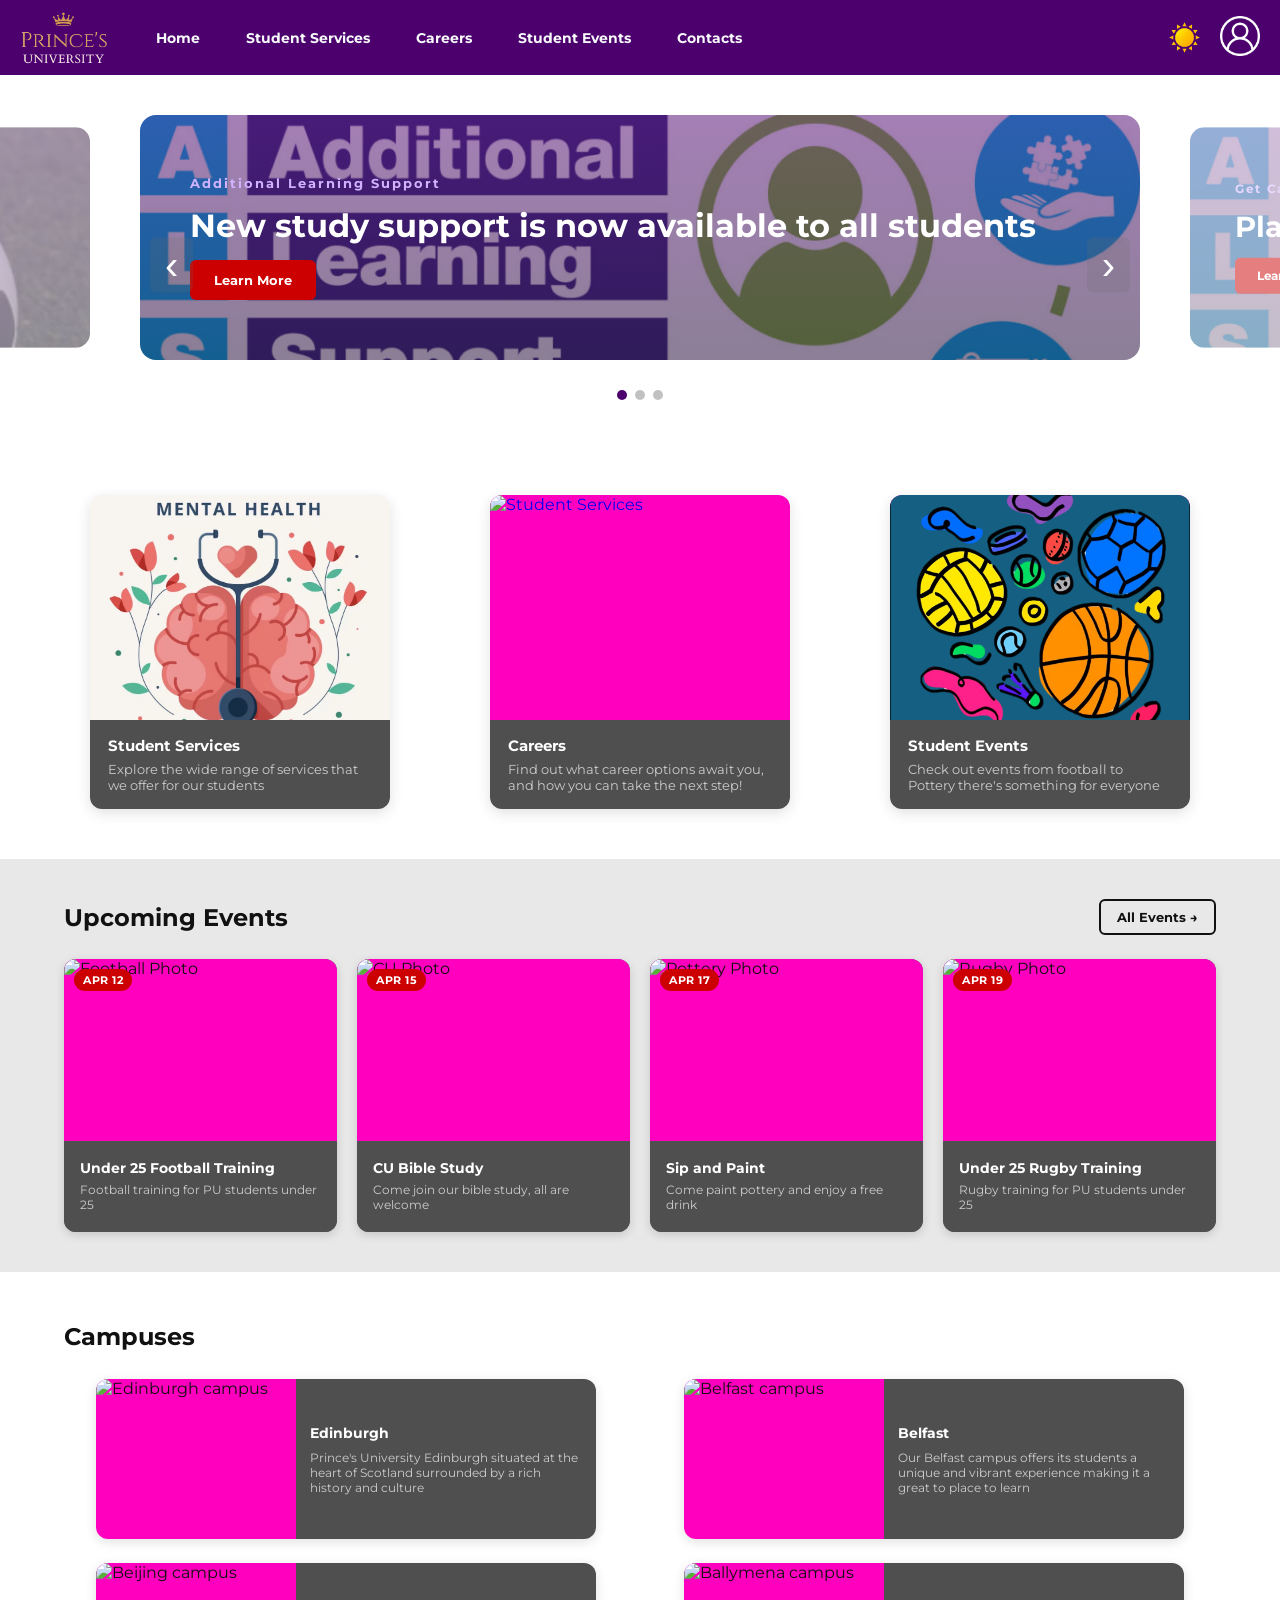
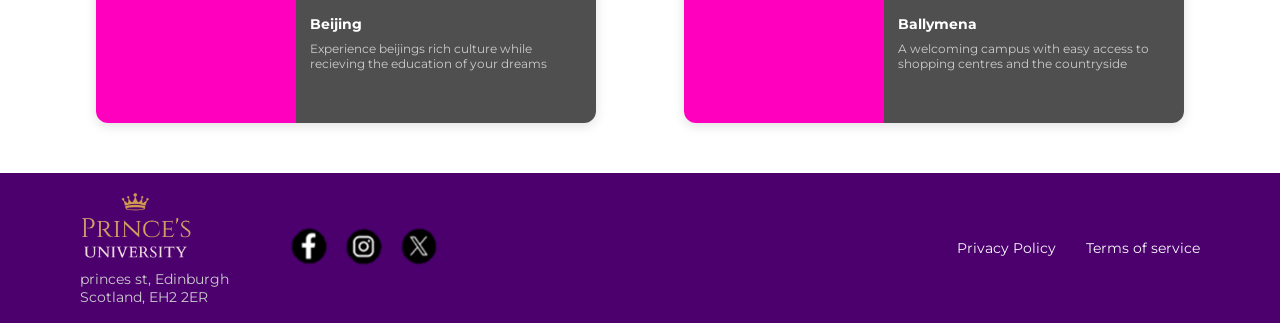
==== index.html @ 42f68048 "fixing login form and including necesarry js files" ====
<!DOCTYPE html>
<html>
    <head>
        <meta name="viewport" content="width=device-width, initial-scale=1.0">
        <link href="https://fonts.googleapis.com/css2?family=Montserrat:wght@400;700&display=swap" rel="stylesheet">
        <link rel="stylesheet" href = "CSS/Main.css">
        <title>Home</title>
        <!--this link below will add a little image in the tab ourwebsites on when we have a logo created-->

        <link rel="icon" href="Resources/images/" type="image/x-icon">
    </head>
    <body>
        <header class = "header">
            <img id="Logo" src="Resources/images/Logo-Sqr.png" alt="Prince's University Logo">

            <nav>
                <ul>
                    <li><a class="navLink" href="index.html">Home</a></li>
                    <li><a class="navLink" href="StudentServices.html">Student Services</a></li>
                    <li><a class="navLink" href="Career.html">Careers</a></li>
                    <li><a class="navLink" href="StudentEvents.html">Student Events</a></li>
                    <li><a class="navLink" href="Contact.html">Contacts</a></li>
                </ul>
            </nav>

            <div class="header-icons">
                <button id="darkToggle" aria-label="Toggle dark mode">
                    <img id="moonIcon" src="Resources/images/Sun.png" alt="Switch to dark mode">
                    <img id="sunIcon"  src="Resources/images/Moon.png"  alt="Switch to light mode" style="display:none;">
                </button>
                <div class = "dropdown">
                    <img id="profile" src="Resources/images/Profile-Light.png" alt="Profile Icon">
                    <div class = "dropdown-content">
                        <form class = "loginForm" id ="loginForm" autocomplete="off">
                            <label for ="email">Email:</label>
                            <input type = "text" name="email" id ="email">
                            <label for ="password">Password:</label>
                            <input type = "password" name = "password" id="password">
                            <input type = "submit" id = "loginButton">
                            <p id = "errors"></p>
                        </form>
                    </div>
                </div>
                <button id="hamburger" aria-label="Open menu">
                <span></span><span></span><span></span>
                </button>
            </div>
        </header>

        <!-- Mobile nav-bar -->
        <div id="mobileNav">
            <a href="index.html">Home</a>
            <a href="StudentServices.html">Student Services</a>
            <a href="Career.html">Careers</a>
            <a href="StudentEvents.html">Student Events</a>
            <a href="Contact.html">Contacts</a>
        </div>



        <div class="content">
                <div class="carousel">
                    <div class="carousel-track">
                        <!-- Clone of last slide -->
                        <div class="slide clone" style="background-image: linear-gradient(rgba(75,0,110,0.50), rgba(26,0,48,0.50)), url('Resources/images/football.webp');">
                            <p class="slide-subtitle">Football Training Begins Now</p>
                            <h1>PU U25 Training</h1>
                            <button class="slide-btn">Learn More</button>
                        </div>
                        <!-- Real slides -->
                        <div class="slide active" style="background-image: linear-gradient(rgba(75,0,110,0.50), rgba(26,0,48,0.50)), url('Resources/images/Add-Learn-Support.png');">
                            <p class="slide-subtitle">Additional Learning Support</p>
                            <h1>New study support is now available to all students</h1>
                            <button class="slide-btn">Learn More</button>
                        </div>
                        <div class="slide" style="background-image: linear-gradient(rgba(75,0,110,0.50), rgba(26,0,48,0.50)), url('Resources/images/Add-Learn-Support.png');">
                            <p class="slide-subtitle">Get Careers advice</p>
                            <h1>Placements open now</h1>
                            <button class="slide-btn">Learn More</button>
                        </div>
                        <div class="slide" style="background-image: linear-gradient(rgba(75,0,110,0.50), rgba(26,0,48,0.50)), url('Resources/images/football.webp');">
                            <p class="slide-subtitle">Football Training Begins Now</p>
                            <h1>PU U25 Training</h1>
                            <button class="slide-btn">Learn More</button>
                        </div>
                        <!-- Clone of first slide -->
                        <div class="slide clone" style="background-image: linear-gradient(rgba(75,0,110,0.50), rgba(26,0,48,0.50)), url('Resources/images/Add-Learn-Support.png');">
                            <p class="slide-subtitle">Additional Learning Support</p>
                            <h1>New study support is now available to all students</h1>
                            <button class="slide-btn">Learn More</button>
                        </div>
                    </div>

                    <button class="carousel-arrow left" onclick="moveSlide(-1)">&#8249;</button>
                    <button class="carousel-arrow right" onclick="moveSlide(1)">&#8250;</button>

                    <div class="carousel-dots">
                        <span class="dot active" onclick="goToSlide(0)"></span>
                        <span class="dot" onclick="goToSlide(1)"></span>
                        <span class="dot" onclick="goToSlide(2)"></span>
                    </div>
                </div>
            </div>

    <!-- Navigation and information section -->
    <section class="section-cards">
 
        <!-- Card 1: Student Services -->
        <a href="StudentServices.html" class="section-card">
            <img src="Resources/images/mentalHealth.png" class="section-card-image" alt="Student Services">
            <div class="section-card-body">
                <p class="section-card-title">Student Services</p>
                <p class="section-card-desc">Explore the wide range of services that we offer for our students </p>
            </div>
        </a>
 
        <!-- Card 2: Careers -->
        <a href="Career.html" class="section-card">
            <img src="Resources/images/careers.png" class="section-card-image" alt="Student Services">
            <div class="section-card-body">
                <p class="section-card-title">Careers</p>
                <p class="section-card-desc">Find out what career options await you, and how you can take the next step!</p>
            </div>
        </a>
 
        <!-- Card 3: Student Events -->
        <a href="StudentEvents.html" class="section-card">
            <img src="Resources/images/sports.png" class="section-card-image" alt="Student Services">
            <div class="section-card-body">
                <p class="section-card-title">Student Events</p>
                <p class="section-card-desc">Check out events from football to Pottery there's something for everyone</p>
            </div>
        </a>
 
    </section>
 
    <!-- ── UPCOMING EVENTS ── -->
    <section class="events-section">
        <div class="events-header">
            <h2>Upcoming Events</h2>
            <a href="StudentEvents.html" class="btn-all-events">All Events &rarr;</a>
        </div>
 
        <div class="events-grid">
 
            <!-- Event Card 1 -->
            <div class="event-card">
                <div class="event-card-image-wrap">
                    <img src="Resources/images/Football.png" alt="Football Photo">
                    <span class="event-date-pill">Apr 12</span>
                </div>
                <div class="event-card-body">
                    <p class="event-card-title">Under 25 Football Training</p>
                    <p class="event-card-desc">Football training for PU students under 25</p>
                </div>
            </div>
 
            <!-- Event Card 2 -->
            <div class="event-card">
                <div class="event-card-image-wrap">
                    <img src="Resources/images/CU.png" alt="CU Photo">
                    <span class="event-date-pill">Apr 15</span>
                </div>
                <div class="event-card-body">
                    <p class="event-card-title">CU Bible Study</p>
                    <p class="event-card-desc">Come join our bible study, all are welcome</p>
                </div>
            </div>
 
            <!-- Event Card 3 -->
            <div class="event-card">
                <div class="event-card-image-wrap">
                    <img src="Resources/images/Pottery.png" alt="Pottery Photo">
                    <span class="event-date-pill">Apr 17</span>
                </div>
                <div class="event-card-body">
                    <p class="event-card-title">Sip and Paint</p>
                    <p class="event-card-desc">Come paint pottery and enjoy a free drink</p>
                </div>
            </div>
 
            <!-- Event Card 4 -->
            <div class="event-card">
                <div class="event-card-image-wrap">
                    <img src="Resources/images/Rugby.png" alt="Rugby Photo">
                    <span class="event-date-pill">Apr 19</span>
                </div>
                <div class="event-card-body">
                    <p class="event-card-title">Under 25 Rugby Training</p>
                    <p class="event-card-desc">Rugby training for PU students under 25</p>
                </div>
            </div>
 
        </div>
    </section>
 
    <!-- ── CAMPUSES ── -->
    <section class="campuses-section">
        <h2>Campuses</h2>
 
        <div class="campuses-grid">
 
            <!-- Campus Card 1 -->
            <div class="campus-card">
                
                <img src="Resources/images/Edinburgh.png" class="campus-card-image" alt="Edinburgh campus">
                <div class="campus-card-body">
                    <p class="campus-card-title">Edinburgh</p>
                    <p class="campus-card-desc"> Prince's University Edinburgh situated at the heart of Scotland surrounded by a rich history and culture</p>
                </div>
            </div>
 
            <!-- Campus Card 2 -->
            <div class="campus-card">
                <img src="Resources/images/Belfast.png" class="campus-card-image" alt="Belfast campus">
                <div class="campus-card-body">
                    <p class="campus-card-title">Belfast</p>
                    <p class="campus-card-desc"> Our Belfast campus offers its students a unique and vibrant experience making it a great to place to learn </p>
                </div>
            </div>
 
            <!-- Campus Card 3 -->
            <div class="campus-card">
                <img src="Resources/images/Beijing.png" class="campus-card-image" alt="Beijing campus">
                <div class="campus-card-body">
                    <p class="campus-card-title">Beijing</p>
                    <p class="campus-card-desc"> Experience beijings rich culture while recieving the education of your dreams </p>
                </div>
            </div>
 
            <!-- Campus Card 4 -->
            <div class="campus-card">
                <img src="Resources/images/Ballymena.png" class="campus-card-image" alt="Ballymena campus">
                <div class="campus-card-body">
                    <p class="campus-card-title">Ballymena</p>
                    <p class="campus-card-desc"> A welcoming campus with easy access to shopping centres and the countryside</p>
                </div>
            </div>
 
        </div>
    </section>
 
</div>

<!-- end .content -->


<button id="scrollTop" aria-label="Scroll to top"> &#8679; </button>
        

        <footer class = "footer">
            <div class="footer-content">
                <img src="Resources/images/Logo-Sqr.png" alt="Prince's University Logo">
                <p>princes st, Edinburgh<br>Scotland, EH2 2ER</p>
            </div>

            <div class="footer-socials">
                <a href="#"><img src="Resources/images/Facebook.png" alt="Facebook"></a>
                <a href="#"><img src="Resources/images/Instagram.png" alt="Instagram"></a>
                <a href="#"><img src="Resources/images/Twitter.png" alt="Twitter"></a>
            </div>

              <div class="footer-links">
                <a href="#">Privacy Policy</a>
                <a href="#">Terms of service</a>
            </div>

        </footer>
        <script src="https://code.jquery.com/jquery-4.0.0.min.js"defer></script>
        <script type = "text/javascript" src = "JS/login.js"defer></script>
        <script src="JS/Index.js" defer></script>
    </body>
</html>
---- CSS/Main.css ----
/*brand colours that can be easily pulled throughout different pages*/
:root {
    --brand-purple: #4B006E;
    --brand-purple-light: #d1b3ff;
    --brand-red: #cc0000;
    --brand-red-hover: #ff1a1a;
    --bg: #ffffff;
    --bg-section: #e8e8e8;
    --text: #111111;
    --text-muted: #555555;
    --card-text-bg: #4F4F4F;
    --card-text-hover: #4B006E;
    --nav-text: #F8F9FB;
    --footer-bg: #4B006E;
    --footer-text: #ccc;
    --scroll-btn-bg: #4B006E;
    --transition: 0.3s ease;
}
 
.dark {
    --bg: #121212;
    --bg-section: #1e1e1e;
    --text: #f0f0f0;
    --text-muted: #aaaaaa;
    --card-text-bg: #2a2a2a;
    --footer-bg: #4B006E;
    --nav-text: #f0f0f0;
    --scroll-btn-bg: #7a00b8;
}



html,body{
    height: 100%;
    margin: 0;
    padding: 0;
    scroll-behavior: smooth;
}

body{
    display: flex;
    flex-direction: column;
    font-family: 'Montserrat', sans-serif;
    background-color: var(--bg);
    color: var(--text);
    transition: background-color var(--transition), color var(--transition);
}


/*Start of header content*/


.header{
    background-color: var(--brand-purple);
    min-height: 75px;
    width: 100%;
    align-items: center;
    display: flex;
    padding: 0 20px;
    box-sizing: border-box;
    position: sticky;
    top: 0;
    z-index: 1000;
}

#Logo{
    height: 55px;
    width: auto;
    flex-shrink: 0;
}

.navLink{
    color: var(--nav-text);
    text-decoration: none;
    font-weight: bold;
    font-size: clamp(13px, 1.1vw, 17px);
    transition: color var(--transition)
}

.navLink:visited { color: var(--nav-text); }
.navLink:hover   { color: var(--brand-purple-light); }

nav ul{
    list-style-type: none;
    display: flex;
    margin: 0 30px;
    padding: 0;
    align-items: center;
    gap: 10px;
    flex-wrap: wrap;
}

nav ul li{
    padding: 0 18px;
}

.header-icons {
    display: flex;
    align-items: center;
    gap: 14px;
    margin-left: auto;
}

#profile{
    height: 40px;
    cursor: pointer;
}

.dark {
  background-color: #121212;
  color: white;
}


/* Dark mode toggle button */


#darkToggle {
    background: none;
    border: none;
    cursor: pointer;
    padding: 4px;
    display: flex;
    align-items: center;
    justify-content: center;
    transition: transform 0.4s ease;
}
 
#darkToggle:hover { transform: rotate(20deg) scale(1.1); }
 
#darkToggle svg {
    width: 26px;
    height: 26px;
    fill: var(--nav-text);
    transition: fill var(--transition);
}

#moonIcon, #sunIcon{
    height: 35px;
    width: 35px;
}

/* Hamburger button (mobile only) */
#hamburger {
    display: none;
    flex-direction: column;
    gap: 5px;
    background: none;
    border: none;
    cursor: pointer;
    padding: 4px;
    margin-left: 10px;
}
 
#hamburger span {
    display: block;
    width: 26px;
    height: 3px;
    background-color: var(--nav-text);
    border-radius: 3px;
    transition: transform 0.3s ease, opacity 0.3s ease;
}


/* Mobile nav-bar design */


#mobileNav {
    display: none;
    position: fixed;
    top: 75px;
    left: 0;
    width: 100%;
    background-color: var(--brand-purple);
    z-index: 999;
    flex-direction: column;
    padding: 10px 0 20px;
    box-shadow: 0 6px 20px rgba(0,0,0,0.4);
    transform: translateY(-10px);
    opacity: 0;
    transition: transform 0.3s ease, opacity 0.3s ease;
}
 
#mobileNav.open {
    display: flex;
    transform: translateY(0);
    opacity: 1;
}
 
#mobileNav a {
    color: var(--nav-text);
    text-decoration: none;
    font-weight: bold;
    font-size: 16px;
    padding: 14px 30px;
    border-bottom: 1px solid rgba(255,255,255,0.1);
    transition: background var(--transition);
}
 
#mobileNav a:hover { background: rgba(255,255,255,0.1); }


/*Main body content*/


/*Carousel slider*/


.carousel {
    position: relative;
    width: 90%;
    max-width: 1000px;
    margin: 40px auto 30px;
    border-radius: 16px;
    overflow: visible;
    min-height: 300px;
}

.carousel-track {
    display: flex;
    transition: transform 0.4s ease;
    width: 100%;
}

.slide {
    min-width: 100%;
    background: linear-gradient(135deg, rgba(75,0,110,0.85), rgba(26,0,48,0.85));
    padding: 60px 50px;
    box-sizing: border-box;
    display: flex;
    flex-direction: column;
    justify-content: center;
    gap: 15px;
    transform: scale(0.9);      
    transition: transform 0.4s ease, opacity 0.4s ease;
    opacity: 0.5;
    text-align: left;
    border-radius: 16px;
    flex-shrink: 0;
    background-size: cover;
    background-position: center;
}


.slide.active { transform: scale(1); opacity: 1; }

.slide-subtitle {
    color: var(--brand-purple-light);
    font-size: 13px;
    font-weight: bold;
    letter-spacing: 2px;
    margin: 0;
}

.slide h1 {
    color: white;
    font-size: clamp(20px, 2rem, 36px);
    margin: 0;
}

.slide-btn {
    background-color: var(--brand-red);
    color: white;
    border: none;
    padding: 12px 24px;
    border-radius: 6px;
    font-family: 'Montserrat', sans-serif;
    font-weight: bold;
    cursor: pointer;
    width: fit-content;
    transition: background-color var(--transition);
}


.slide-btn:hover { background-color: var(--brand-red-hover); }

.carousel-arrow {
    position: absolute;
    top: 50%;
    transform: translateY(-50%);
    background: rgba(104, 104, 104, 0.2);
    border: none;
    color: white;
    font-size: 40px;
    padding: 5px 15px;
    cursor: pointer;
    border-radius: 6px;
    transition: background var(--transition);
}

.carousel-arrow.left { left: 10px; }
.carousel-arrow.right { right: 10px; }
.carousel-arrow:hover { background: rgba(255,255,255,0.4); }

.carousel-dots {
    position: absolute;
    bottom: 15px;
    width: 100%;
    display: flex;
    justify-content: center;
    gap: 8px;
}

.dot {
    width: 10px;
    height: 10px;
    border-radius: 50%;
    background: rgba(99, 99, 99, 0.4);
    cursor: pointer;
    transition: background var(--transition);
}

.dot.active { background: var(--brand-purple); }


/*Navigation and information boxes*/

.section-cards {
    display: grid;
    grid-template-columns: repeat(3, 1fr);
    gap: 100px;
    padding: 50px 0;
    max-width: 1100px;
    margin: 0 auto;
    width: 90%;
}

.section-card {
    border-radius: 12px;
    overflow: hidden;
    text-decoration: none;
    display: flex;
    flex-direction: column;
    box-shadow: 0 4px 14px rgba(0,0,0,0.12);
    transition: transform 0.3s ease, box-shadow 0.3s ease;
}
 
.section-card:hover {
    transform: translateY(-6px);
    box-shadow: 0 10px 28px rgba(75,0,110,0.3);
}
 
.section-card-image {
    width: 100%;
    aspect-ratio: 4/3;
    background-color: #FF00BF; /* replace with <img> */
    object-fit: cover;
}
 
/* placeholder img tag inside cards */
.section-card img.section-card-image {
    display: block;
}
 
.section-card-body {
    background-color: var(--card-text-bg);
    padding: 16px 18px;
    transition: background-color var(--transition);
}
 
.section-card:hover .section-card-body {
    background-color: var(--card-text-hover);
}
 
.section-card-title {
    color: #ffffff;
    font-size: 15px;
    font-weight: bold;
    margin: 0 0 6px;
}
 
.section-card-desc {
    color: #cccccc;
    font-size: 13px;
    margin: 0;
}

.content{
    flex: 1;
}

/* dropdown menu */
.dropdown {
  position: relative;
}

.dropdown-content {
  display: none;
  position: absolute;
  left: -150px;
  background-color: #f9f9f9;
  min-width: 130px;
  box-shadow: 0px 8px 16px 0px rgba(0,0,0,0.2);
  padding: 12px 16px;
}

.dropdown:hover .dropdown-content {
  display: block;
}
.loginForm{
    display: flex;
    flex-direction: column;
}
.loginForm > p{
    color: red;
}
/*Upcoming events section*/


.events-section {
    background-color: var(--bg-section);
    padding: 40px 5%;
    transition: background-color var(--transition);
}
 
.events-header {
    display: flex;
    justify-content: space-between;
    align-items: center;
    margin-bottom: 24px;
}
 
.events-header h2 {
    margin: 0;
    font-size: clamp(18px, 2vw, 24px);
    color: var(--text);
}
 
.btn-all-events {
    background: none;
    border: 2px solid var(--text);
    color: var(--text);
    padding: 8px 16px;
    border-radius: 6px;
    font-family: 'Montserrat', sans-serif;
    font-weight: bold;
    font-size: 13px;
    cursor: pointer;
    text-decoration: none;
    transition: background var(--transition), color var(--transition), border-color var(--transition);
}
 
.btn-all-events:hover {
    background-color: var(--brand-purple);
    border-color: var(--brand-purple);
    color: #fff;
}
 
.events-grid {
    display: grid;
    grid-template-columns: repeat(4, 1fr);
    gap: 20px;
}
 
.event-card {
    background-color: var(--card-text-bg);
    border-radius: 12px;
    overflow: hidden;
    box-shadow: 0 3px 10px rgba(0,0,0,0.15);
    transition: transform 0.3s ease, box-shadow 0.3s ease;
    cursor: pointer;
    will-change: transform;
    transform: translateZ(0);
}

.event-card:hover {
    transform: translateY(-5px);
    box-shadow: 0 8px 22px rgba(75,0,110,0.3);
}
 
.event-card-image-wrap {
    position: relative;
    width: 100%;
    aspect-ratio: 3/2;
    background-color: #FF00BF; /* replace with <img> */
    overflow: hidden;
}
 
.event-card-image-wrap img {
    width: 100%;
    height: 100%;
    object-fit: cover;
    display: block;
}
 
/* Date pill in top-left corner */
.event-date-pill {
    position: absolute;
    top: 10px;
    left: 10px;
    background-color: var(--brand-red);
    color: white;
    font-size: 11px;
    font-weight: bold;
    padding: 4px 9px;
    border-radius: 20px;
    letter-spacing: 0.5px;
    text-transform: uppercase;
}
 
.event-card-body {
    padding: 18px 16px 20px;
    background-color: var(--card-text-bg);
    transition: background-color var(--transition);
}
 
.event-card:hover .event-card-body {
    background-color: var(--card-text-hover);
}
 
.event-card-title {
    color: #ffffff;
    font-size: 14px;
    font-weight: bold;
    margin: 0 0 5px;
}
 
.event-card-desc {
    color: #cccccc;
    font-size: 12px;
    margin: 0;
}
 

/*Campuses information*/

.campuses-section {
    padding: 50px 5%;
    background-color: var(--bg);
    transition: background-color var(--transition);
}
 
.campuses-section h2 {
    margin: 0 0 28px;
    font-size: clamp(18px, 2vw, 24px);
    color: var(--text);
}
 
.campuses-grid {
    display: grid;
    grid-template-columns: repeat(2, 1fr);
    gap: 24px;
    justify-items: center;
}
 
.campus-card {
    display: grid;
    grid-template-columns: 2fr 3fr;  /* image left, text right */
    border-radius: 12px;
    overflow: hidden;
    box-shadow: 0 3px 12px rgba(0,0,0,0.12);
    transition: transform 0.3s ease, box-shadow 0.3s ease;
    height: 160px;  /* fixed height keeps it compact */
    width: 500px;
    will-change: transform;
    transform: translateZ(0);
}
 
.campus-card:hover {
    transform: translateY(-4px);
    box-shadow: 0 8px 24px rgba(75,0,110,0.25);
}
 
.campus-card-image {
    width: 100%;
    height: 100%;
    height: 160px;
    object-fit: cover;
    display: block;
    background-color: #FF00BF;
}
 
.campus-card-body {
    background-color: var(--card-text-bg);
    padding: 14px 14px;
    display: flex;
    flex-direction: column;
    justify-content: center;
    gap: 8px;
    transition: background-color var(--transition);
}
 
.campus-card:hover .campus-card-body {
    background-color: var(--card-text-hover);
}
 
.campus-card-title {
    color: #ffffff;
    font-size: 14px;
    font-weight: bold;
    margin: 0;
}
 
.campus-card-desc {
    color: #cccccc;
    font-size: 12px;
    margin: 0;
}


/*Footer content*/


.footer{
    background-color: var(--footer-bg);
    min-height: 150px;
    width: 100%;
    align-items: center;
    display: flex;
    padding: 0px 80px;
    box-sizing: border-box;
    transition: background-color var(--transition);
}

.footer-content{
    display: flex;
    flex-direction: column;
    align-items: flex-start;
    gap: 10px;
}

.footer-content img { height: 70px; }

.footer-content p {
    color: var(--footer-text);
    margin: 0;
    font-size: 14px;
}

.footer-socials {
    display: flex;
    gap: 15px;
    margin-left: 60px;
    align-items: center;
}

.footer-socials img {
    height: 40px;
    width: 40px;
    cursor: pointer;
    object-fit: contain;
    transition: opacity var(--transition);
}

.footer-socials img:hover { opacity: 0.7; }


.footer-links {
    display: flex;
    gap: 30px;
    margin-left: auto;
}

.footer-links a {
    color: #F8F9FB;
    text-decoration: none;
    font-size: 14px;
    transition: color var(--transition);
}

.footer-links a:hover {
    color: #d1b3ff;
}

.footer-links a:hover { color: var(--brand-purple-light); }


/*Top of screen button*/


#scrollTop {
    position: fixed;
    bottom: 32px;
    right: 32px;
    background-color: var(--scroll-btn-bg);
    color: white;
    border: none;
    border-radius: 50%;
    width: 46px;
    height: 46px;
    font-size: 22px;
    cursor: pointer;
    display: flex;
    align-items: center;
    justify-content: center;
    box-shadow: 0 4px 14px rgba(0,0,0,0.3);
    opacity: 0;
    pointer-events: none;
    transition: opacity 0.3s ease, transform 0.3s ease, background-color var(--transition);
    z-index: 500;
    outline: 2px solid rgba(255,255,255,0.6);
    outline-offset: 2px;
}
 
#scrollTop.visible {
    opacity: 1;
    pointer-events: all;
}
 
#scrollTop:hover { transform: translateY(-3px); }


/*Screen size responsive*/


@media (max-width: 900px) {
    .events-grid {
        grid-template-columns: repeat(2, 1fr);
    }
}

@media (max-width: 768px) {
    /* Hides the desktop nav-bar and shows hamburger */
    nav { display: none; }
    #hamburger { display: flex; }
 
    .header { min-height: 60px; padding: 0 14px; }
    #Logo { height: 45px; }
 
    .carousel {
        width: 100%;
        margin: 20px auto;
        border-radius: 0;
    }
 
    .slide {
        padding: 40px 25px;
        transform: scale(1);
        opacity: 1;
        text-align: center;
        align-items: center;
        border-radius: 0;
    }
 
    .carousel-arrow { 
        font-size: 28px; 
        padding: 4px 10px; 
        left: -18px;
        right: -18px;
    }
    .carousel-dots  { bottom: 10px; }
 
    .section-cards  { 
        padding: 24px 4%; 
        gap: 55px;
        will-change: transform;
        transform: translateZ(0);
    }
 
    .events-grid { grid-template-columns: repeat(2, 1fr); }
 
    .campuses-grid { grid-template-columns: 1fr; }
 
    .campus-card { grid-template-columns: 1fr 1fr; }
 
    .footer {
        flex-direction: column;
        align-items: flex-start;
        padding: 20px 24px;
        gap: 18px;
    }
 
    .footer-socials { margin-left: 0; }
    .footer-links   { margin-left: 0; flex-wrap: wrap; gap: 16px; }
}
 
@media (max-width: 480px) {
    .events-grid { grid-template-columns: 1fr; }
    .campus-card { grid-template-columns: 1fr; }
    .campus-card-image { min-height: 180px; }
}
.event{
    border-color: #000000;
    border: solid;
    border-width: 1px;
    border-radius: 25px;
    width: 40%;
    margin:auto;
    margin-top: 25px;
    margin-bottom: 25px;
    height: fit-content;
    overflow: hidden;
    display: flex;
}
.eventImage{
    max-width: 100px;
    object-fit: cover;
    flex-shrink: 0; 
}
.eventTextTitle{
    display: inline-block;
    margin: 0%;
    word-break: break-word;
    overflow-wrap: break-word;
}
.eventText{
    margin: 0%;
}
.eventHeader{
    text-align: center;
    color: white;
    height: 100px;
    width: 40%;
    margin: auto;
    margin-top: 5px;
    margin-bottom: 20px;
    border-radius: 25px;
    background-color: var(--brand-purple);
    display: flex;
    justify-content: center;
    align-items: center;
    opacity: 0.6;
}
.eventContent {
    padding: 10px;
    display: flex;
    flex-direction: column;
    justify-content: center;
}
.event:hover {
    transform: translateY(-6px);
    box-shadow: 0 10px 28px rgba(75,0,110,0.3);
}
/* ===== CAREERS PAGE ===== */

.careers-hero {
  background: var(--brand-purple);
  color: white;
  text-align: center;
  padding: 80px 20px;
}

.careers-hero h1 {
  font-size: 36px;
  margin-bottom: 10px;
}

.careers-hero p {
  color: var(--brand-purple-light);
}

/* BENEFITS */
.careers-benefits {
  padding: 60px 5%;
  background: var(--bg);
  text-align: center;
}

.benefits-grid {
  display: grid;
  grid-template-columns: repeat(3, 1fr);
  gap: 25px;
  margin-top: 30px;
}

.benefit-card {
  background: var(--card-text-bg);
  padding: 25px;
  border-radius: 10px;
  color: white;
  transition: var(--transition);
}

.benefit-card:hover {
  background: var(--brand-purple);
  transform: translateY(-5px);
}

/* JOBS */
.careers-jobs {
  padding: 60px 5%;
  background: var(--bg-section);
  text-align: center;
}

.jobs-grid {
  display: grid;
  grid-template-columns: repeat(3, 1fr);
  gap: 25px;
  margin-top: 30px;
}

.job-card {
  background: var(--card-text-bg);
  padding: 25px;
  border-radius: 10px;
  color: white;
  transition: var(--transition);
}

.job-card:hover {
  background: var(--brand-purple);
  transform: translateY(-5px);
}

.job-meta {
  font-size: 13px;
  color: #ccc;
  margin-bottom: 10px;
}

/* BUTTON */
.apply-btn {
  background: var(--brand-red);
  color: white;
  border: none;
  padding: 10px 18px;
  border-radius: 6px;
  cursor: pointer;
  margin-top: 10px;
  transition: var(--transition);
}

.apply-btn:hover {
  background: var(--brand-red-hover);
}

/* CTA */
.careers-cta {
  text-align: center;
  padding: 60px 20px;
  background: var(--brand-purple);
  color: white;
}


/* contact page */
.formContainer {
    display: flex;
    flex-direction: row;
    border-radius: 12px;
    overflow: hidden;
    border: 1px solid #ddd;
    max-width: 1250px;
    margin: 2rem auto;
    align-items: stretch;
}

.formImage {
    width: 45%;
}

.formImage img {
    width: 100%;
    height: 100%;
    object-fit: cover;
    display: block;
}

.formDiv {
    flex: 1;
    padding: 2.5rem 2rem;
    display: flex;
    flex-direction: column;
    justify-content: center;
    background: var(--bg);
}

.formDiv h2 {
    font-size: 22px;
    font-weight: 600;
    margin: 0 0 6px;
    color: var(--text);
}

.formDiv > p {
    color: var(--text-muted);
    font-size: 0.9rem;
    margin: 0 0 1.4rem;
}

.ContactForm {
    display: flex;
    flex-direction: column;
    margin: 0;
}


.ContactForm input,
.ContactForm textarea {
    width: 100%;
    padding: 9px 12px;
    border: 1px solid #ddd;
    border-radius: 8px;
    font-size: 14px;
    margin-bottom: 12px;
    box-sizing: border-box;
    font-family: 'Montserrat', sans-serif;
    background: var(--bg-section);
    color: var(--text);
    transition: border-color var(--transition), box-shadow var(--transition);
}

.ContactForm input:focus,
.ContactForm textarea:focus {
    outline: none;
    border-color: var(--brand-purple);
    box-shadow: 0 0 0 3px rgba(75, 0, 110, 0.12);
}

.ContactForm textarea {
    resize: vertical;
    min-height: 90px;
}

.ContactForm input[type="submit"] {
    background: var(--brand-purple);
    color: #fff;
    border: none;
    cursor: pointer;
    font-weight: 700;
    letter-spacing: 0.06em;
    width: auto;
    align-self: flex-start;
    padding: 11px 28px;
    margin-bottom: 0;
    transition: background var(--transition);
}

.ContactForm input[type="submit"]:hover {
    background: #6d00a0;
}

/* Contact info strip below form */
.contact-info {
    margin-top: 1.4rem;
    padding-top: 1.2rem;
    border-top: 1px solid #e0d6e8;
    
}

.contact-info h3 {
    font-size: 13px;
    font-weight: 700;
    margin: 0 0 10px;
    color: var(--text);
}

.contact-info-grid {
    display: grid;
    grid-template-columns: 1fr 1fr;
    gap: 10px 16px;
    margin-top: 10px
}

.contact-info-item {
    display: flex;
    gap: 8px;
    align-items: flex-start;
}

.contact-info-icon {
    width: 28px;
    height: 28px;
    border-radius: 50%;
    background: #f0e6f6;
    border: 1px solid var(--brand-purple-light);
    display: flex;
    align-items: center;
    justify-content: center;
    flex-shrink: 0;
}

.contact-info-icon svg {
    width: 13px;
    height: 13px;
    stroke: var(--brand-purple);
    fill: none;
    stroke-width: 2;
}

.contact-info-text span {
    display: block;
    font-size: 10px;
    font-weight: 700;
    color: var(--brand-purple);
    letter-spacing: 0.07em;
    text-transform: uppercase;
}

.contact-info-text p {
    font-size: 12px;
    color: var(--text-muted);
    margin: 0;
}
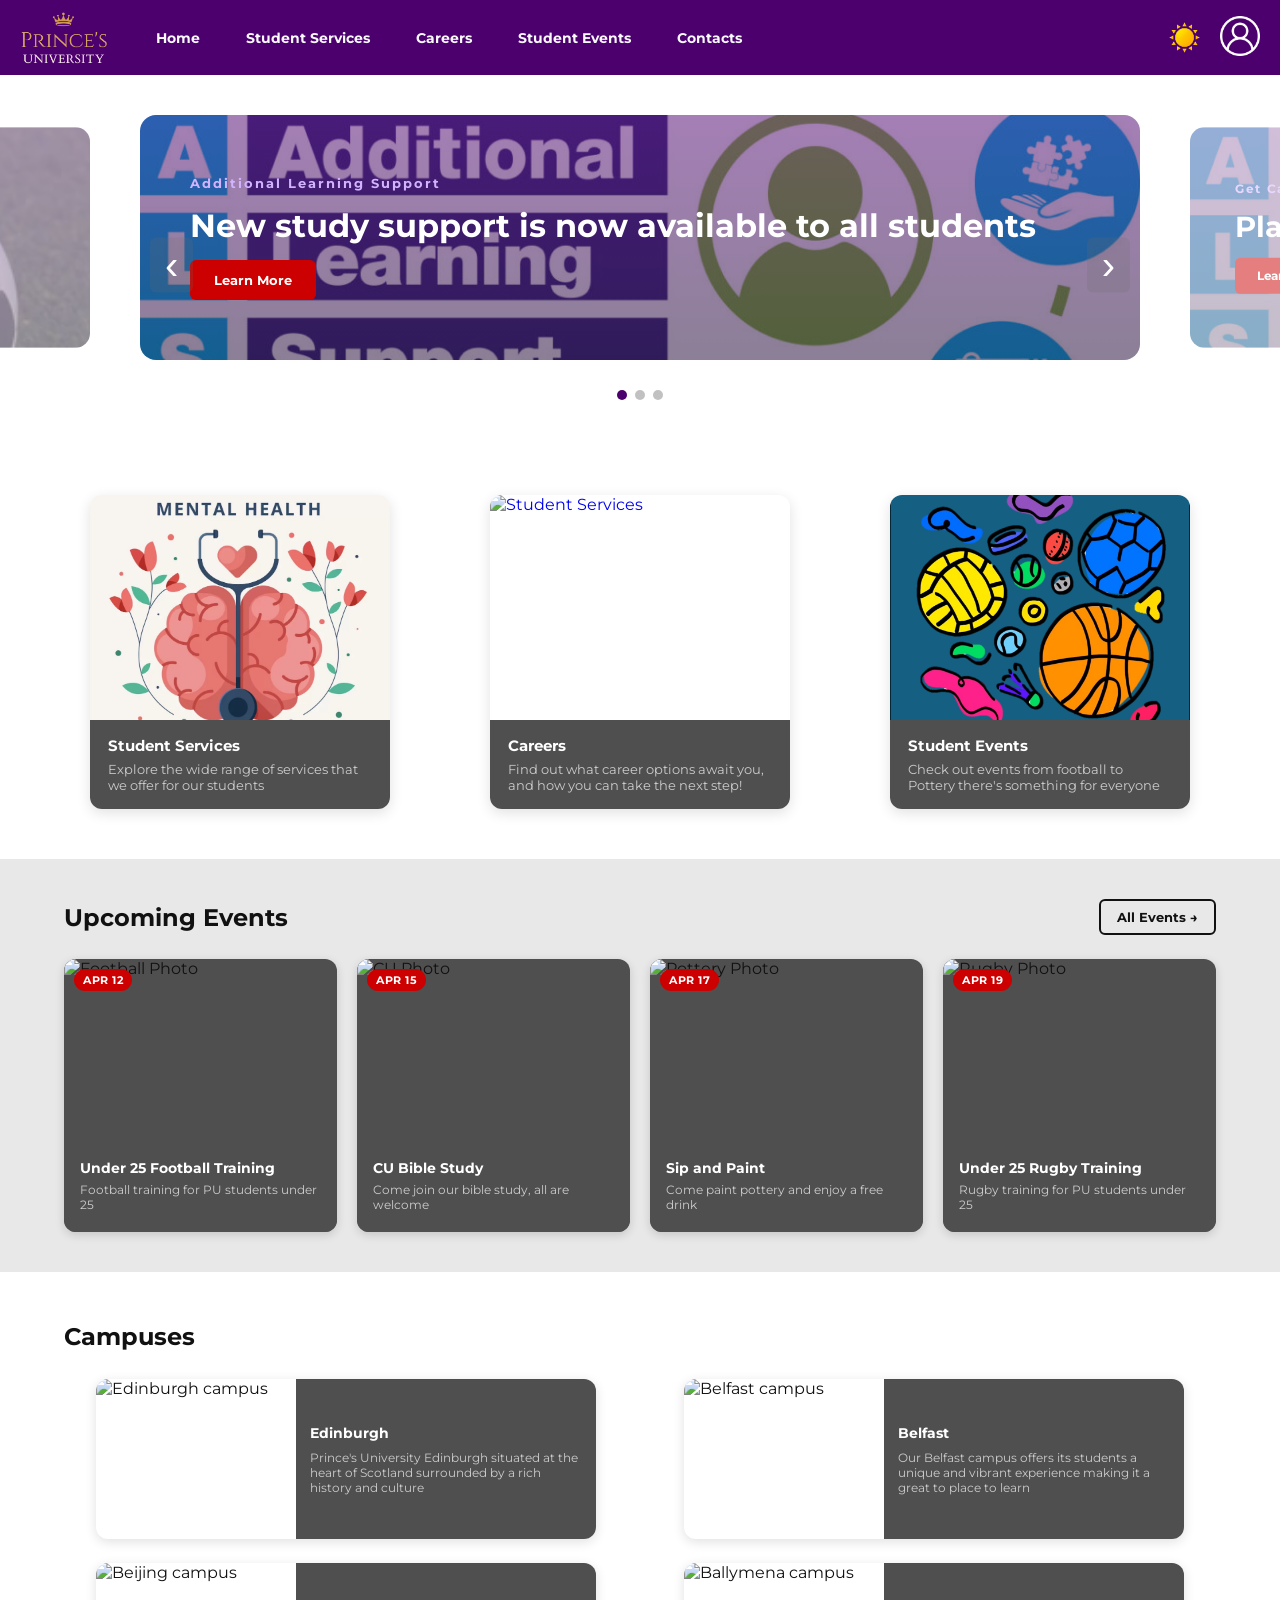
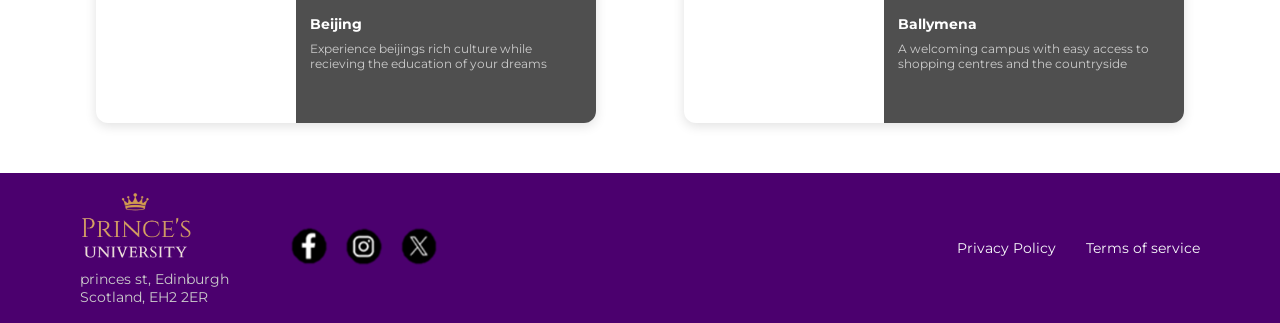
==== commit 057b82db: "Fixed up comments" ====
--- a/index.html
+++ b/index.html
@@ -5,9 +5,7 @@
         <link href="https://fonts.googleapis.com/css2?family=Montserrat:wght@400;700&display=swap" rel="stylesheet">
         <link rel="stylesheet" href = "CSS/Main.css">
         <title>Home</title>
-        <!--this link below will add a little image in the tab ourwebsites on when we have a logo created-->
-
-        <link rel="icon" href="Resources/images/" type="image/x-icon">
+        <link rel="icon" href="Resources/images/Logo-Cir.png" type="image/x-icon">
     </head>
     <body>
         <header class = "header">
@@ -134,7 +132,7 @@
  
     </section>
  
-    <!-- ── UPCOMING EVENTS ── -->
+    <!-- Upcoming Events -->
     <section class="events-section">
         <div class="events-header">
             <h2>Upcoming Events</h2>
@@ -194,7 +192,7 @@
         </div>
     </section>
  
-    <!-- ── CAMPUSES ── -->
+    <!-- Campuses -->
     <section class="campuses-section">
         <h2>Campuses</h2>
  
@@ -242,11 +240,11 @@
  
 </div>
 
-<!-- end .content -->
-
+<!-- Scroll To Top Button -->
 
 <button id="scrollTop" aria-label="Scroll to top"> &#8679; </button>
-        
+
+        <!-- Footer -->
 
         <footer class = "footer">
             <div class="footer-content">
--- a/CSS/Main.css
+++ b/CSS/Main.css
@@ -343,14 +343,9 @@
 .section-card-image {
     width: 100%;
     aspect-ratio: 4/3;
-    background-color: #FF00BF; /* replace with <img> */
     object-fit: cover;
 }
  
-/* placeholder img tag inside cards */
-.section-card img.section-card-image {
-    display: block;
-}
  
 .section-card-body {
     background-color: var(--card-text-bg);
@@ -404,8 +399,8 @@
 .loginForm > p{
     color: red;
 }
+
 /*Upcoming events section*/
-
 
 .events-section {
     background-color: var(--bg-section);
@@ -472,7 +467,6 @@
     position: relative;
     width: 100%;
     aspect-ratio: 3/2;
-    background-color: #FF00BF; /* replace with <img> */
     overflow: hidden;
 }
  
@@ -520,7 +514,6 @@
     font-size: 12px;
     margin: 0;
 }
- 
 
 /*Campuses information*/
 
@@ -545,12 +538,12 @@
  
 .campus-card {
     display: grid;
-    grid-template-columns: 2fr 3fr;  /* image left, text right */
+    grid-template-columns: 2fr 3fr;
     border-radius: 12px;
     overflow: hidden;
     box-shadow: 0 3px 12px rgba(0,0,0,0.12);
     transition: transform 0.3s ease, box-shadow 0.3s ease;
-    height: 160px;  /* fixed height keeps it compact */
+    height: 160px;
     width: 500px;
     will-change: transform;
     transform: translateZ(0);
@@ -567,7 +560,6 @@
     height: 160px;
     object-fit: cover;
     display: block;
-    background-color: #FF00BF;
 }
  
 .campus-card-body {
@@ -597,9 +589,7 @@
     margin: 0;
 }
 
-
 /*Footer content*/
-
 
 .footer{
     background-color: var(--footer-bg);
@@ -664,9 +654,7 @@
 
 .footer-links a:hover { color: var(--brand-purple-light); }
 
-
 /*Top of screen button*/
-
 
 #scrollTop {
     position: fixed;
@@ -699,9 +687,7 @@
  
 #scrollTop:hover { transform: translateY(-3px); }
 
-
 /*Screen size responsive*/
-
 
 @media (max-width: 900px) {
     .events-grid {
@@ -709,8 +695,10 @@
     }
 }
 
+/* Size 768 will hide the desktop nav-bar and show hamburger instead*/
+
 @media (max-width: 768px) {
-    /* Hides the desktop nav-bar and shows hamburger */
+
     nav { display: none; }
     #hamburger { display: flex; }
  
@@ -821,7 +809,8 @@
     transform: translateY(-6px);
     box-shadow: 0 10px 28px rgba(75,0,110,0.3);
 }
-/* ===== CAREERS PAGE ===== */
+
+/* CAREERS PAGE */
 
 .careers-hero {
   background: var(--brand-purple);
@@ -867,6 +856,7 @@
 }
 
 /* JOBS */
+
 .careers-jobs {
   padding: 60px 5%;
   background: var(--bg-section);
@@ -900,6 +890,7 @@
 }
 
 /* BUTTON */
+
 .apply-btn {
   background: var(--brand-red);
   color: white;
@@ -916,6 +907,7 @@
 }
 
 /* CTA */
+
 .careers-cta {
   text-align: center;
   padding: 60px 20px;
@@ -925,6 +917,7 @@
 
 
 /* contact page */
+
 .formContainer {
     display: flex;
     flex-direction: row;
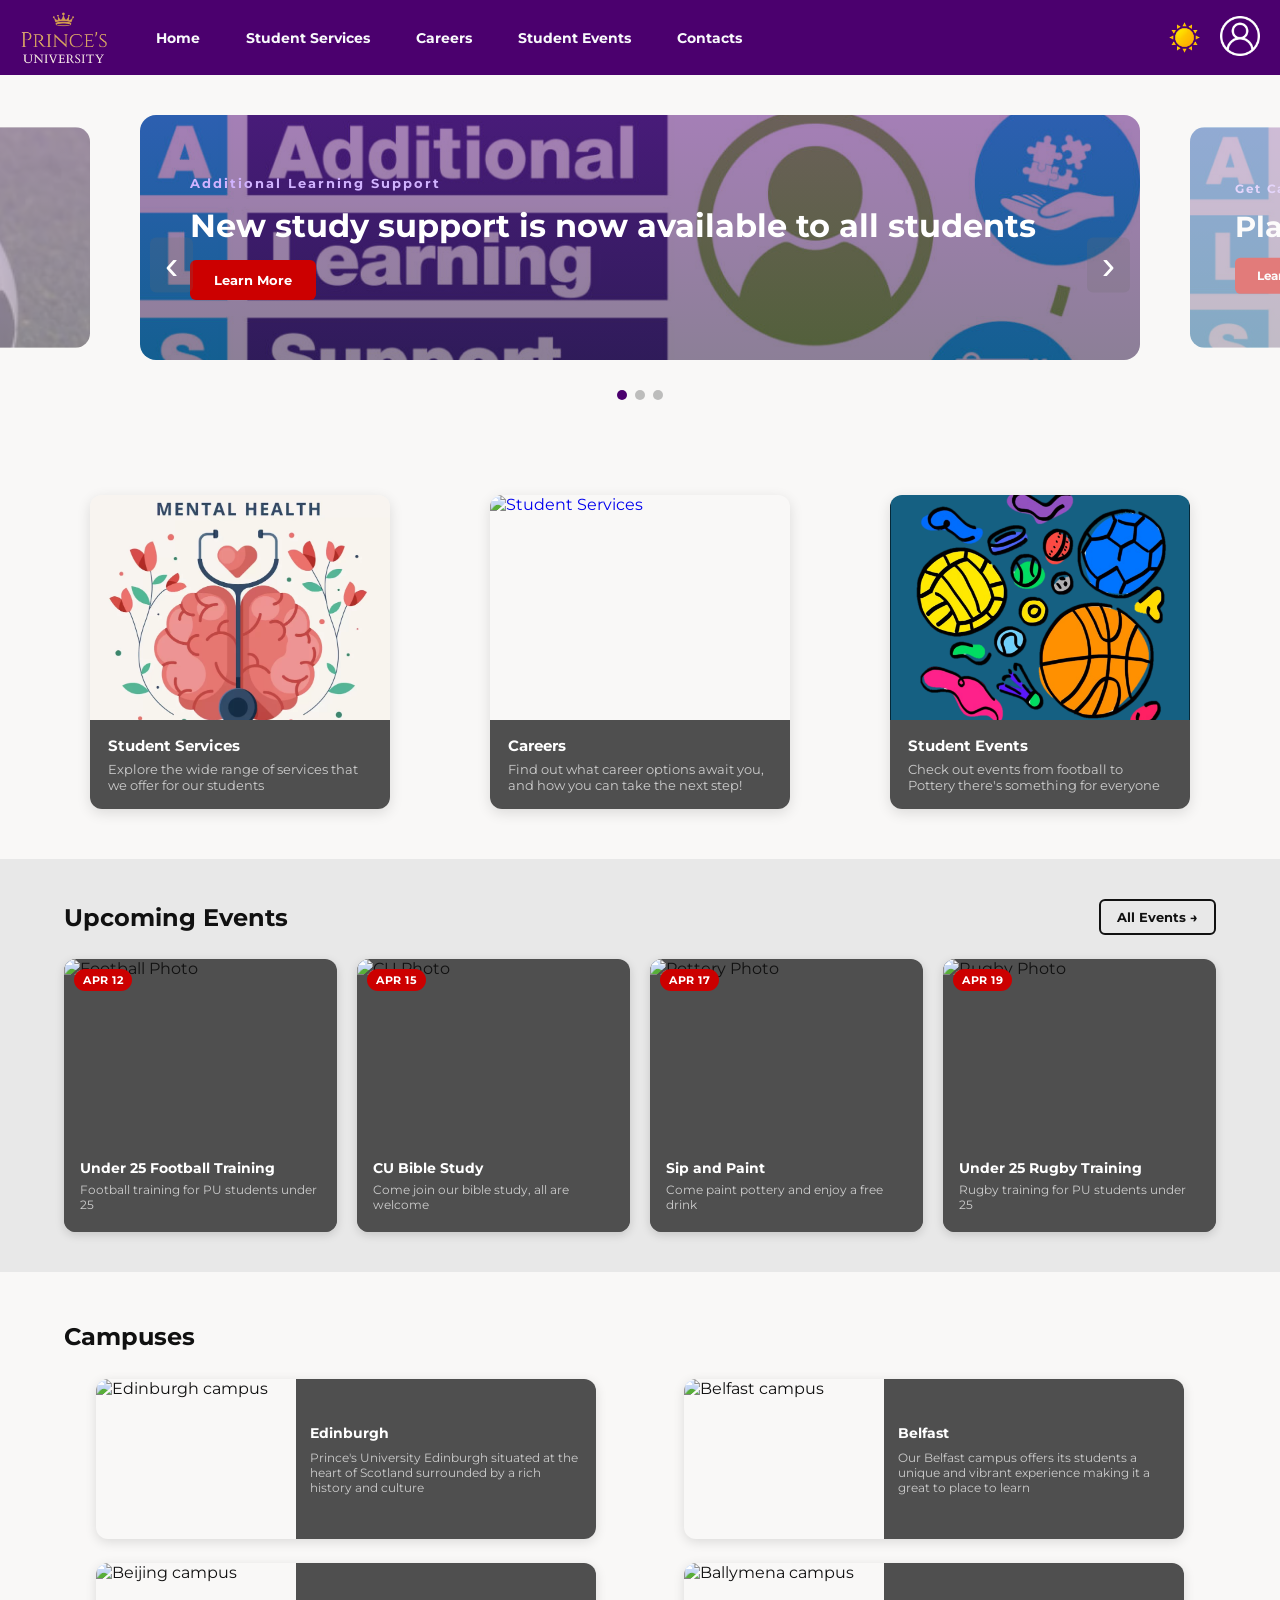
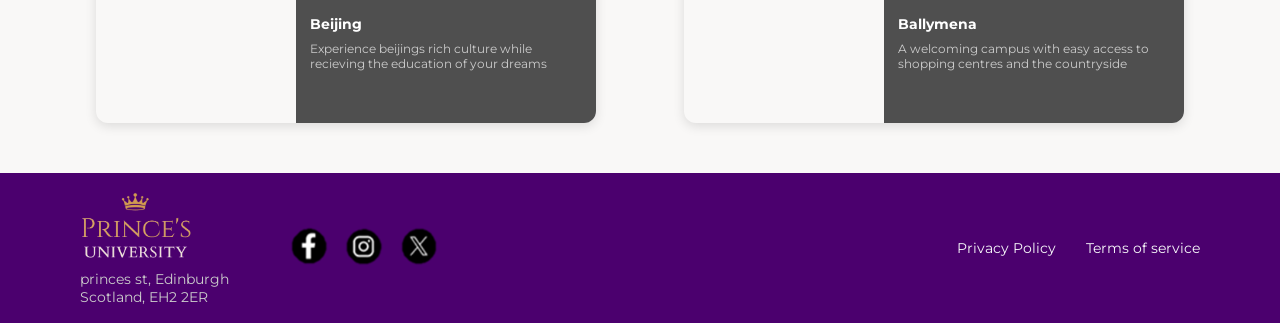
==== commit d40f0219: "resized images" ====
--- a/index.html
+++ b/index.html
@@ -144,7 +144,7 @@
             <!-- Event Card 1 -->
             <div class="event-card">
                 <div class="event-card-image-wrap">
-                    <img src="Resources/images/Football.png" alt="Football Photo">
+                    <img src="Resources/images/Football (1).png" alt="Football Photo">
                     <span class="event-date-pill">Apr 12</span>
                 </div>
                 <div class="event-card-body">
@@ -201,7 +201,7 @@
             <!-- Campus Card 1 -->
             <div class="campus-card">
                 
-                <img src="Resources/images/Edinburgh.png" class="campus-card-image" alt="Edinburgh campus">
+                <img src="Resources/images/Edinburgh (1).png" class="campus-card-image" alt="Edinburgh campus">
                 <div class="campus-card-body">
                     <p class="campus-card-title">Edinburgh</p>
                     <p class="campus-card-desc"> Prince's University Edinburgh situated at the heart of Scotland surrounded by a rich history and culture</p>
@@ -264,7 +264,7 @@
             </div>
 
         </footer>
-        <script src="https://code.jquery.com/jquery-4.0.0.min.js"defer></script>
+        <script src="https://code.jquery.com/jquery-3.7.1.min.js"defer></script>
         <script type = "text/javascript" src = "JS/login.js"defer></script>
         <script src="JS/Index.js" defer></script>
     </body>
--- a/CSS/Main.css
+++ b/CSS/Main.css
@@ -4,7 +4,7 @@
     --brand-purple-light: #d1b3ff;
     --brand-red: #cc0000;
     --brand-red-hover: #ff1a1a;
-    --bg: #ffffff;
+    --bg: #F9F8F7;
     --bg-section: #e8e8e8;
     --text: #111111;
     --text-muted: #555555;
@@ -44,6 +44,7 @@
     background-color: var(--bg);
     color: var(--text);
     transition: background-color var(--transition), color var(--transition);
+    overflow-x: hidden
 }
 
 
@@ -374,7 +375,7 @@
     flex: 1;
 }
 
-/* dropdown menu */
+/* dropdown accounts form */
 .dropdown {
   position: relative;
 }
@@ -589,6 +590,15 @@
     margin: 0;
 }
 
+/*Student Services Title*/
+.content-h1{
+    text-decoration: underline;
+    text-align: center;
+    color: var(--text);
+    font-size: 32px;
+    margin-bottom: -5px;
+}
+
 /*Footer content*/
 
 .footer{
@@ -757,6 +767,7 @@
     .campus-card { grid-template-columns: 1fr; }
     .campus-card-image { min-height: 180px; }
 }
+/* events */
 .event{
     border-color: #000000;
     border: solid;
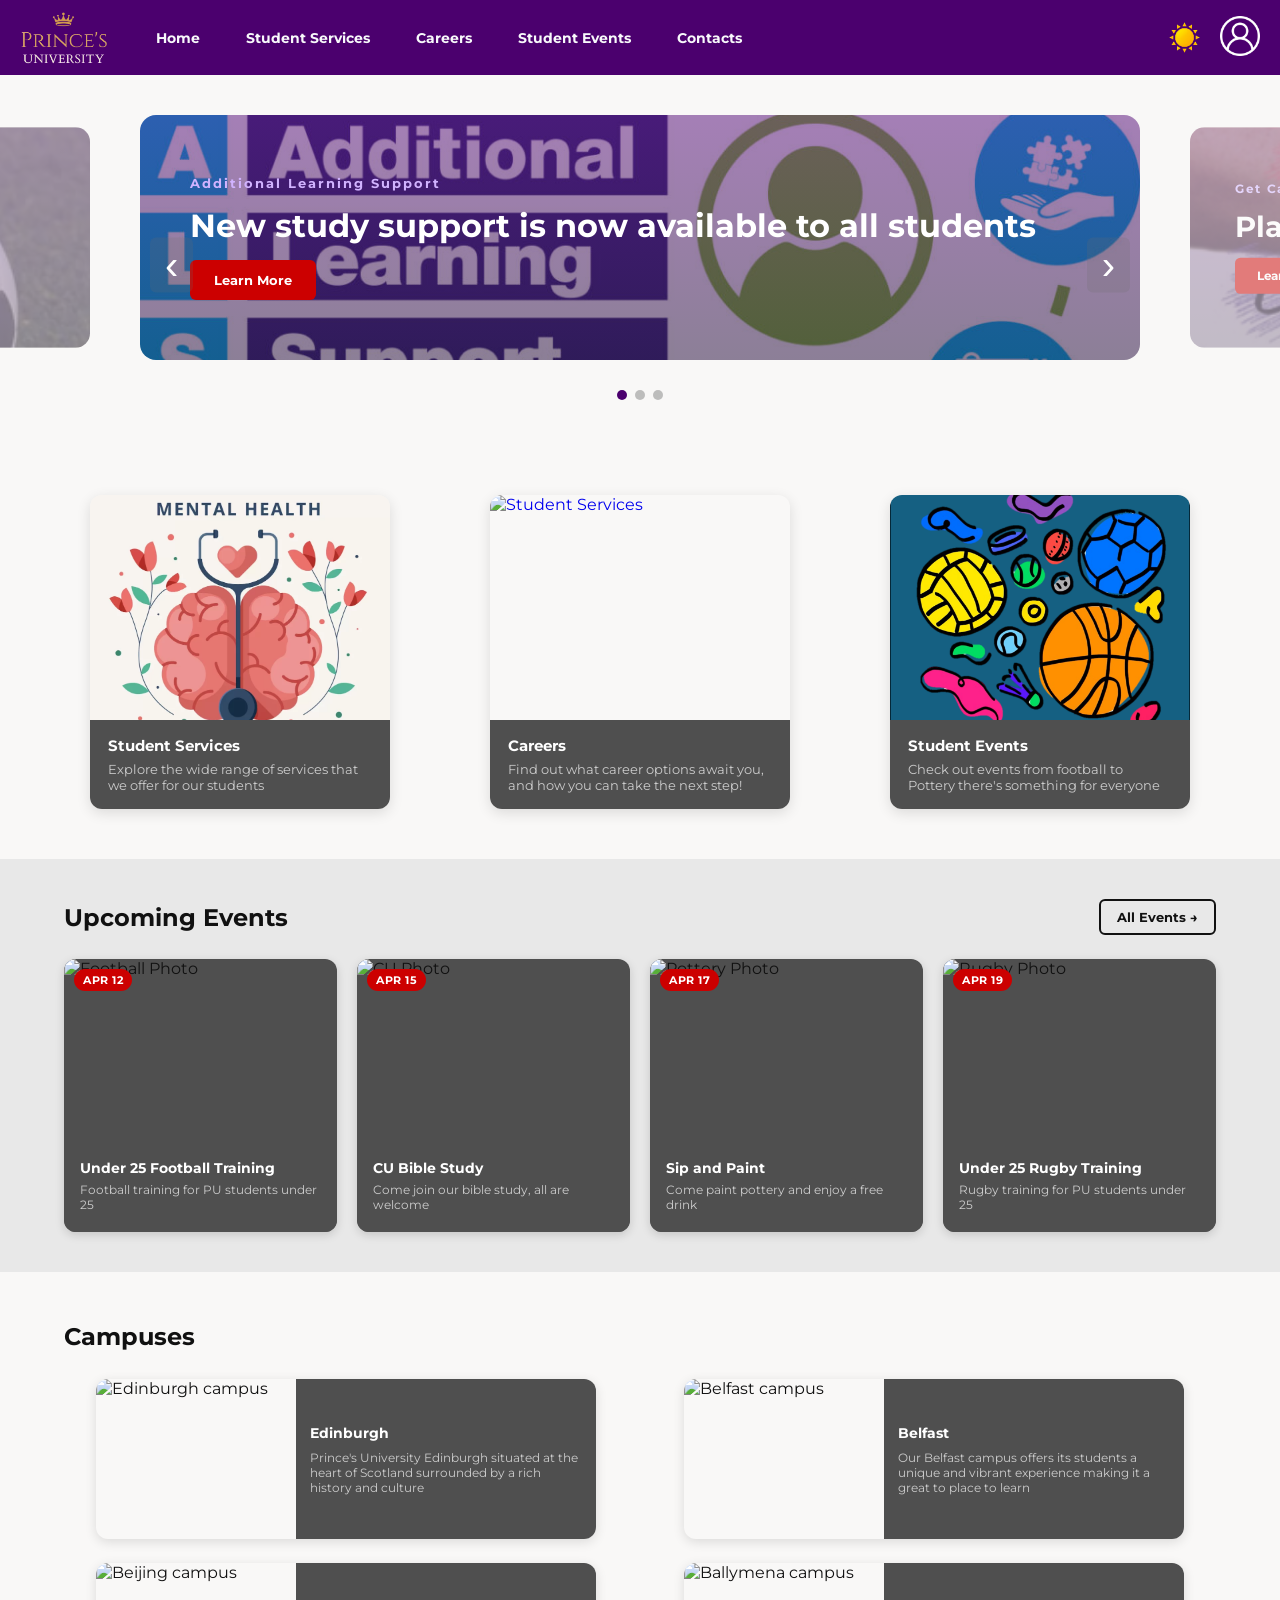
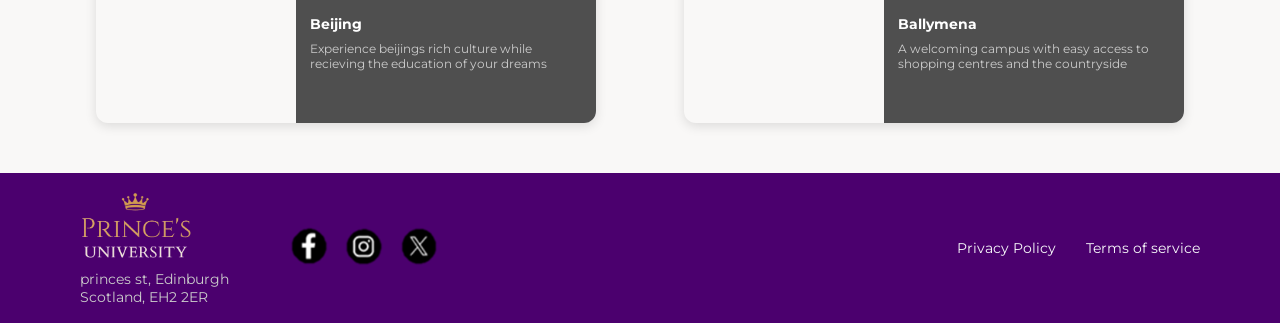
==== commit 389a9c93: "changed the hoem page image" ====
--- a/index.html
+++ b/index.html
@@ -71,7 +71,7 @@
                             <h1>New study support is now available to all students</h1>
                             <button class="slide-btn">Learn More</button>
                         </div>
-                        <div class="slide" style="background-image: linear-gradient(rgba(75,0,110,0.50), rgba(26,0,48,0.50)), url('Resources/images/Add-Learn-Support.png');">
+                        <div class="slide" style="background-image: linear-gradient(rgba(75,0,110,0.50), rgba(26,0,48,0.50)), url('Resources/images/WorkPlacement.png');">
                             <p class="slide-subtitle">Get Careers advice</p>
                             <h1>Placements open now</h1>
                             <button class="slide-btn">Learn More</button>
@@ -144,7 +144,7 @@
             <!-- Event Card 1 -->
             <div class="event-card">
                 <div class="event-card-image-wrap">
-                    <img src="Resources/images/Football (1).png" alt="Football Photo">
+                    <img src="Resources/images/Football.png" alt="Football Photo">
                     <span class="event-date-pill">Apr 12</span>
                 </div>
                 <div class="event-card-body">
@@ -201,7 +201,7 @@
             <!-- Campus Card 1 -->
             <div class="campus-card">
                 
-                <img src="Resources/images/Edinburgh (1).png" class="campus-card-image" alt="Edinburgh campus">
+                <img src="Resources/images/Edinburgh.png" class="campus-card-image" alt="Edinburgh campus">
                 <div class="campus-card-body">
                     <p class="campus-card-title">Edinburgh</p>
                     <p class="campus-card-desc"> Prince's University Edinburgh situated at the heart of Scotland surrounded by a rich history and culture</p>
@@ -264,7 +264,7 @@
             </div>
 
         </footer>
-        <script src="https://code.jquery.com/jquery-3.7.1.min.js"defer></script>
+        <script src="https://code.jquery.com/jquery-4.0.0.min.js"defer></script>
         <script type = "text/javascript" src = "JS/login.js"defer></script>
         <script src="JS/Index.js" defer></script>
     </body>
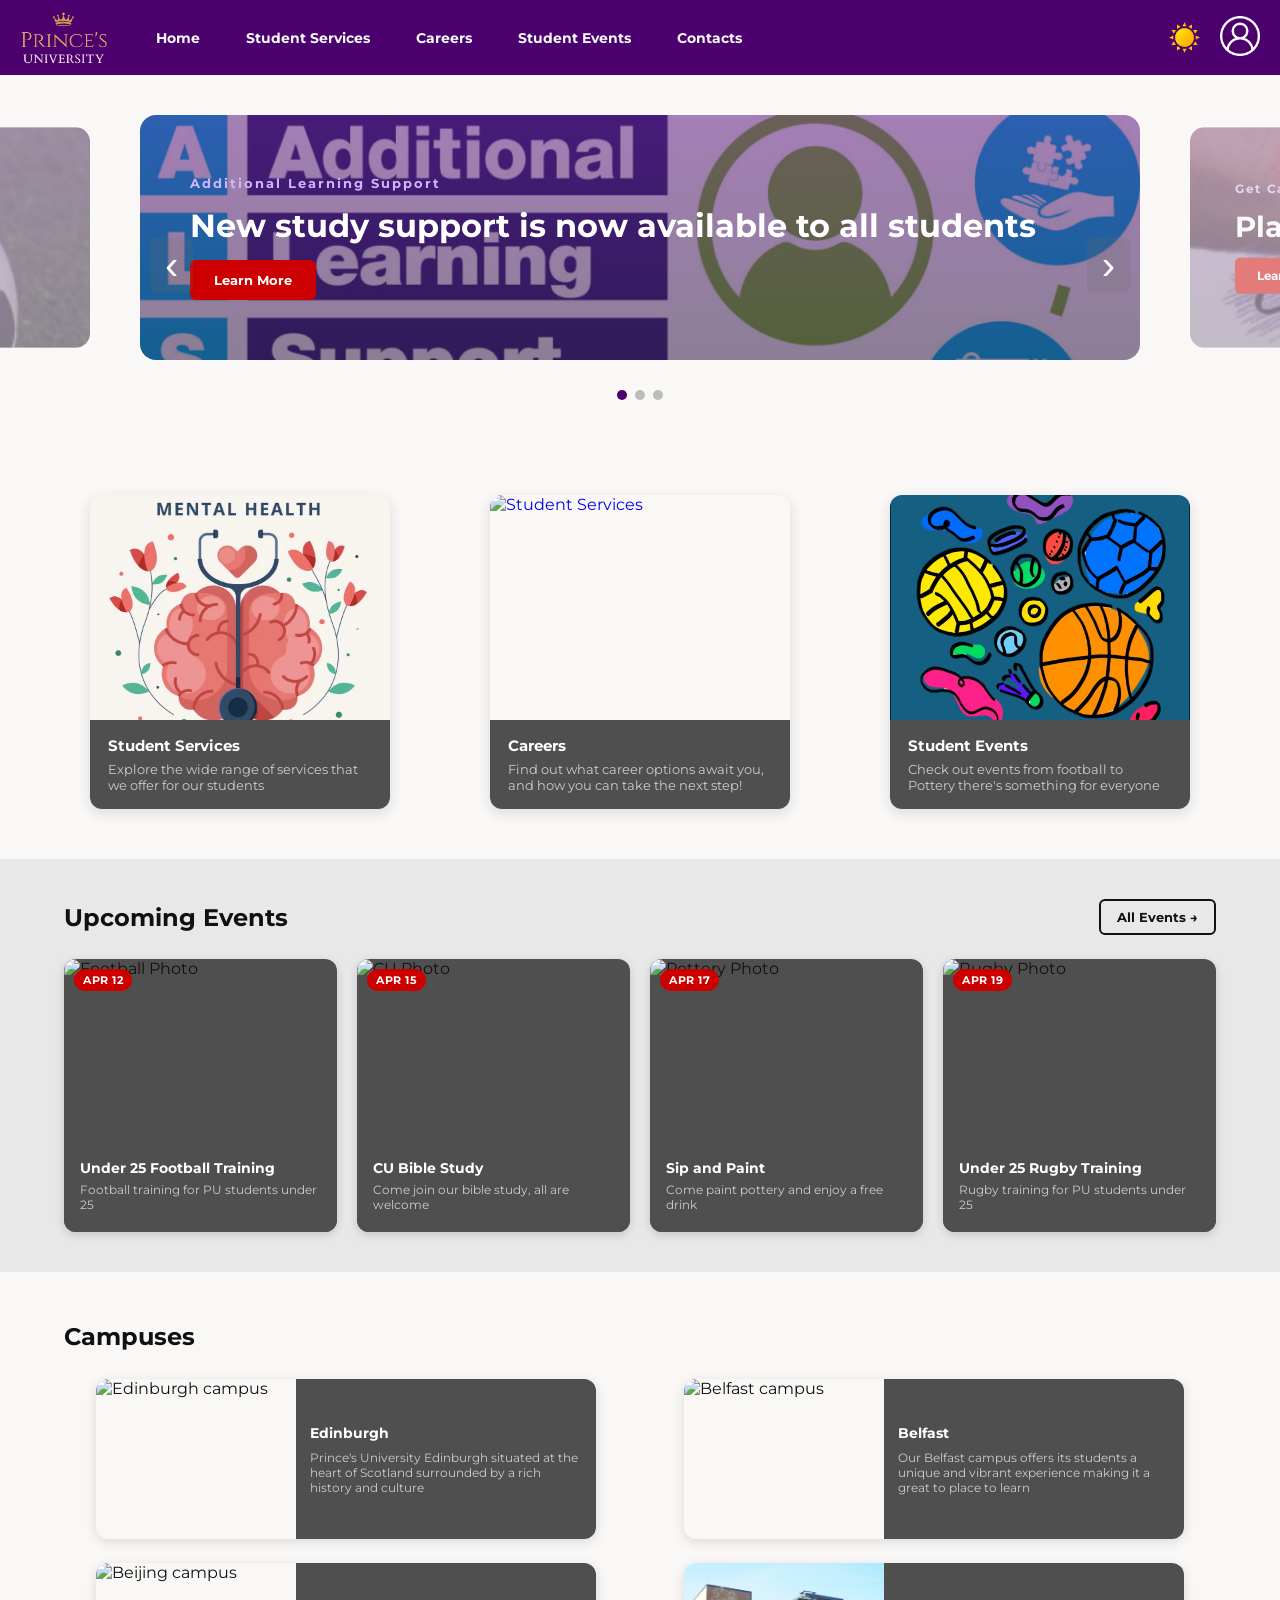
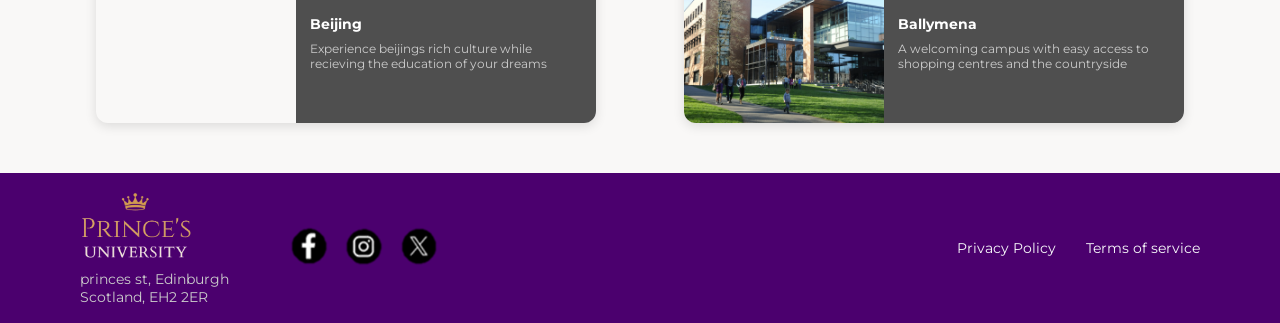
==== commit 7f8a6451: "decreasing file size of images and changing their names throughout" ====
--- a/index.html
+++ b/index.html
@@ -5,7 +5,7 @@
         <link href="https://fonts.googleapis.com/css2?family=Montserrat:wght@400;700&display=swap" rel="stylesheet">
         <link rel="stylesheet" href = "CSS/Main.css">
         <title>Home</title>
-        <link rel="icon" href="Resources/images/Logo-Cir.png" type="image/x-icon">
+        <link rel="icon" href="Resources/images/Logo-Cir.webp" type="image/x-icon">
     </head>
     <body>
         <header class = "header">
@@ -27,7 +27,7 @@
                     <img id="sunIcon"  src="Resources/images/Moon.png"  alt="Switch to light mode" style="display:none;">
                 </button>
                 <div class = "dropdown">
-                    <img id="profile" src="Resources/images/Profile-Light.png" alt="Profile Icon">
+                    <img id="profile" src="Resources/images/Profile-Light.webp" alt="Profile Icon">
                     <div class = "dropdown-content">
                         <form class = "loginForm" id ="loginForm" autocomplete="off">
                             <label for ="email">Email:</label>
@@ -228,7 +228,7 @@
  
             <!-- Campus Card 4 -->
             <div class="campus-card">
-                <img src="Resources/images/Ballymena.png" class="campus-card-image" alt="Ballymena campus">
+                <img src="Resources/images/Ballymena.webp" class="campus-card-image" alt="Ballymena campus">
                 <div class="campus-card-body">
                     <p class="campus-card-title">Ballymena</p>
                     <p class="campus-card-desc"> A welcoming campus with easy access to shopping centres and the countryside</p>
@@ -253,8 +253,8 @@
             </div>
 
             <div class="footer-socials">
-                <a href="#"><img src="Resources/images/Facebook.png" alt="Facebook"></a>
-                <a href="#"><img src="Resources/images/Instagram.png" alt="Instagram"></a>
+                <a href="#"><img src="Resources/images/Facebook.webp" alt="Facebook"></a>
+                <a href="#"><img src="Resources/images/Instagram.webp" alt="Instagram"></a>
                 <a href="#"><img src="Resources/images/Twitter.png" alt="Twitter"></a>
             </div>
 
@@ -264,7 +264,7 @@
             </div>
 
         </footer>
-        <script src="https://code.jquery.com/jquery-4.0.0.min.js"defer></script>
+        <script src="https://code.jquery.com/jquery-3.7.1.min.js"defer></script>
         <script type = "text/javascript" src = "JS/login.js"defer></script>
         <script src="JS/Index.js" defer></script>
     </body>
--- a/CSS/Main.css
+++ b/CSS/Main.css
@@ -824,8 +824,8 @@
 /* CAREERS PAGE */
 
 .careers-hero {
-  background: var(--brand-purple);
-  color: white;
+  background: var(--bg-section);
+  color: var(--text);
   text-align: center;
   padding: 80px 20px;
 }
@@ -836,7 +836,7 @@
 }
 
 .careers-hero p {
-  color: var(--brand-purple-light);
+  color: var(--text-muted);
 }
 
 /* BENEFITS */
@@ -922,8 +922,8 @@
 .careers-cta {
   text-align: center;
   padding: 60px 20px;
-  background: var(--brand-purple);
-  color: white;
+  background: var(--bg);
+  color: var(--text);
 }
 
 
